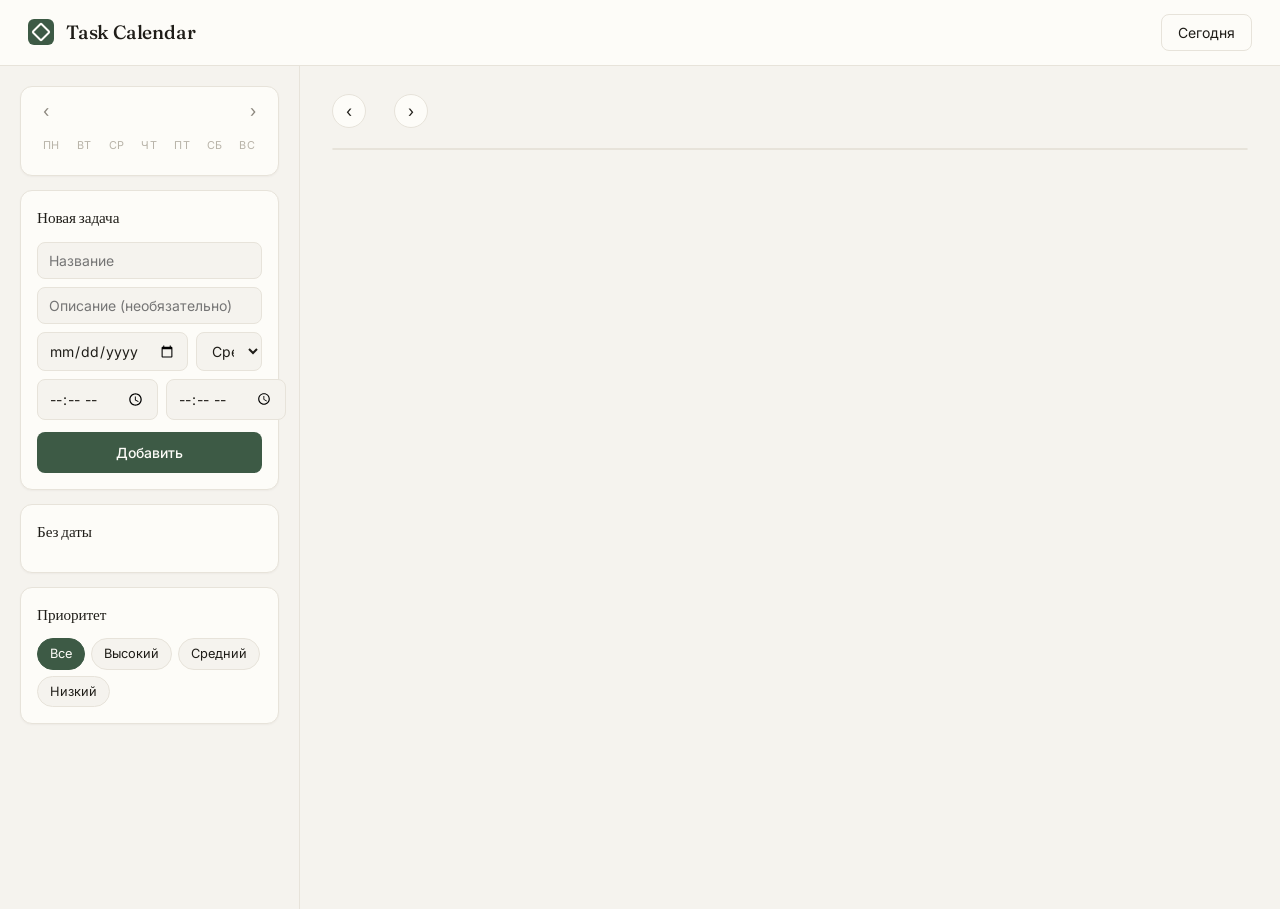
==== static/app.html @ a9525b9f "лендинг, календарь, новый дизайн" ====
<!DOCTYPE html>
<html lang="ru">
<head>
    <meta charset="UTF-8">
    <meta name="viewport" content="width=device-width, initial-scale=1.0">
    <title>Task Calendar</title>
    <link rel="preconnect" href="https://fonts.googleapis.com">
    <link rel="preconnect" href="https://fonts.gstatic.com" crossorigin>
    <link href="https://fonts.googleapis.com/css2?family=Fraunces:opsz,wght@9..144,400;9..144,500;9..144,600&family=Inter:wght@400;500;600&display=swap" rel="stylesheet">
    <link rel="stylesheet" href="style.css">
</head>
<body>
    <header class="topbar">
        <div class="brand">
            <span class="brand-mark"></span>
            <span class="brand-name">Task Calendar</span>
        </div>
        <button class="btn-today" id="todayBtn">Сегодня</button>
    </header>

    <div class="layout">
        <aside class="sidebar">
            <!-- Мини-календарь -->
            <section class="mini-cal">
                <div class="mini-cal-header">
                    <button class="mini-nav" id="miniPrev">‹</button>
                    <span id="miniMonth"></span>
                    <button class="mini-nav" id="miniNext">›</button>
                </div>
                <div class="mini-cal-weekdays">
                    <span>Пн</span><span>Вт</span><span>Ср</span><span>Чт</span><span>Пт</span><span>Сб</span><span>Вс</span>
                </div>
                <div class="mini-cal-grid" id="miniGrid"></div>
            </section>

            <!-- Форма создания -->
            <section class="card">
                <h3 class="card-title">Новая задача</h3>
                <form class="add-form" id="addForm">
                    <input type="text" id="title" placeholder="Название" required autocomplete="off">
                    <input type="text" id="description" placeholder="Описание (необязательно)" autocomplete="off">
                    <div class="form-row">
                        <input type="date" id="deadline" title="Дата">
                        <select id="priority" title="Приоритет">
                            <option value="1">Низкий</option>
                            <option value="2" selected>Средний</option>
                            <option value="3">Высокий</option>
                        </select>
                    </div>
                    <div class="form-row">
                        <input type="time" id="startTime" title="Начало">
                        <input type="time" id="endTime" title="Конец">
                    </div>
                    <button type="submit" class="btn-primary">Добавить</button>
                </form>
            </section>

            <!-- Глобальные задачи (без даты) -->
            <section class="card">
                <h3 class="card-title">Без даты</h3>
                <div id="globalList" class="global-list"></div>
            </section>

            <!-- Фильтры -->
            <section class="card">
                <h3 class="card-title">Приоритет</h3>
                <div class="filter-row">
                    <button class="filter-btn active" data-filter="all">Все</button>
                    <button class="filter-btn" data-filter="3">Высокий</button>
                    <button class="filter-btn" data-filter="2">Средний</button>
                    <button class="filter-btn" data-filter="1">Низкий</button>
                </div>
            </section>
        </aside>

        <main class="main">
            <div class="week-nav">
                <button class="nav-btn" id="prevWeek" title="Предыдущая неделя">‹</button>
                <h2 id="weekLabel"></h2>
                <button class="nav-btn" id="nextWeek" title="Следующая неделя">›</button>
            </div>

            <div class="week-grid" id="weekGrid"></div>
        </main>
    </div>

    <script src="app.js"></script>
</body>
</html>
---- static/style.css ----
:root {
    --bg: #f5f3ee;
    --surface: #fdfcf8;
    --surface-2: #ece8df;
    --text: #1f1d18;
    --text-muted: #8a857c;
    --text-faint: #b8b3a8;
    --border: #e7e3da;
    --border-strong: #d9d4c7;
    --accent: #3d5a45;
    --accent-soft: #d9e4dc;
    --accent-hover: #2f4636;
    --low: #94b0d4;
    --medium: #d4a574;
    --high: #c87067;
    --task-default: #ece6d6;
    --shadow: 0 1px 2px rgba(40, 35, 25, 0.04);
    --shadow-lift: 0 4px 14px rgba(40, 35, 25, 0.08);
    --radius: 12px;
    --radius-sm: 8px;
    --radius-lg: 16px;
    --hour-height: 60px;
    --grid-hours: 14;
}

* { margin: 0; padding: 0; box-sizing: border-box; }

body {
    font-family: "Inter", system-ui, -apple-system, sans-serif;
    background: var(--bg);
    color: var(--text);
    line-height: 1.5;
    -webkit-font-smoothing: antialiased;
}

button { font: inherit; }

/* ---------- Top bar ---------- */
.topbar {
    display: flex;
    align-items: center;
    justify-content: space-between;
    padding: 14px 28px;
    border-bottom: 1px solid var(--border);
    background: var(--surface);
}

.brand { display: flex; align-items: center; gap: 12px; }

.brand-mark {
    width: 26px; height: 26px;
    background: var(--accent);
    border-radius: 6px;
    position: relative;
}
.brand-mark::before {
    content: "";
    position: absolute;
    inset: 6px;
    border: 2px solid var(--surface);
    border-radius: 2px;
    transform: rotate(45deg);
}

.brand-name {
    font-family: "Fraunces", Georgia, serif;
    font-size: 1.2rem;
    font-weight: 500;
    letter-spacing: -0.01em;
}

.btn-today {
    background: var(--surface);
    color: var(--text);
    border: 1px solid var(--border);
    padding: 7px 16px;
    border-radius: var(--radius-sm);
    font-size: 0.875rem;
    cursor: pointer;
    transition: background 0.15s, border-color 0.15s;
}
.btn-today:hover { background: var(--surface-2); border-color: var(--border-strong); }

/* ---------- Layout ---------- */
.layout {
    display: grid;
    grid-template-columns: 300px 1fr;
    min-height: calc(100vh - 57px);
}

.sidebar {
    border-right: 1px solid var(--border);
    background: var(--bg);
    padding: 20px;
    display: flex;
    flex-direction: column;
    gap: 14px;
    overflow-y: auto;
}

.main {
    padding: 28px 32px;
    overflow: auto;
}

/* ---------- Cards ---------- */
.card {
    background: var(--surface);
    border: 1px solid var(--border);
    border-radius: var(--radius);
    padding: 16px;
    box-shadow: var(--shadow);
}

.card-title {
    font-family: "Fraunces", Georgia, serif;
    font-size: 0.95rem;
    font-weight: 500;
    margin-bottom: 12px;
    letter-spacing: -0.005em;
}

/* ---------- Mini calendar ---------- */
.mini-cal {
    background: var(--surface);
    border: 1px solid var(--border);
    border-radius: var(--radius);
    padding: 14px;
    box-shadow: var(--shadow);
}

.mini-cal-header {
    display: flex;
    align-items: center;
    justify-content: space-between;
    margin-bottom: 10px;
}
.mini-cal-header > span {
    font-family: "Fraunces", Georgia, serif;
    font-size: 0.95rem;
    font-weight: 500;
    text-transform: capitalize;
}

.mini-nav {
    width: 22px; height: 22px;
    border: none;
    background: transparent;
    color: var(--text-muted);
    cursor: pointer;
    border-radius: 4px;
    font-size: 1.05rem;
    display: flex; align-items: center; justify-content: center;
}
.mini-nav:hover { background: var(--surface-2); color: var(--text); }

.mini-cal-weekdays {
    display: grid;
    grid-template-columns: repeat(7, 1fr);
    margin-bottom: 4px;
}
.mini-cal-weekdays span {
    text-align: center;
    font-size: 0.68rem;
    color: var(--text-faint);
    text-transform: uppercase;
    letter-spacing: 0.06em;
    padding: 4px 0;
}

.mini-cal-grid {
    display: grid;
    grid-template-columns: repeat(7, 1fr);
    gap: 1px;
}

.mini-day {
    aspect-ratio: 1;
    display: flex;
    align-items: center;
    justify-content: center;
    font-size: 0.8rem;
    border-radius: 6px;
    cursor: pointer;
    color: var(--text);
    border: none;
    background: transparent;
    position: relative;
    transition: background 0.12s;
}
.mini-day.other-month { color: var(--text-faint); }
.mini-day:hover { background: var(--surface-2); }
.mini-day.in-week { background: var(--accent-soft); }
.mini-day.today {
    background: var(--accent);
    color: var(--surface);
    font-weight: 600;
}
.mini-day.has-tasks::after {
    content: "";
    position: absolute;
    bottom: 3px;
    width: 3px; height: 3px;
    border-radius: 50%;
    background: var(--accent);
}
.mini-day.today.has-tasks::after { background: var(--surface); }

/* ---------- Form ---------- */
.add-form { display: flex; flex-direction: column; gap: 8px; }

.add-form input,
.add-form select {
    font-family: inherit;
    font-size: 0.875rem;
    padding: 9px 11px;
    border: 1px solid var(--border);
    border-radius: var(--radius-sm);
    background: var(--bg);
    color: var(--text);
    width: 100%;
}
.add-form input:focus,
.add-form select:focus {
    outline: none;
    border-color: var(--accent);
    background: var(--surface);
}

.form-row {
    display: grid;
    grid-template-columns: 1fr 1fr;
    gap: 8px;
}

.btn-primary {
    background: var(--accent);
    color: var(--surface);
    border: none;
    border-radius: var(--radius-sm);
    padding: 10px;
    font-size: 0.875rem;
    font-weight: 500;
    cursor: pointer;
    transition: background 0.15s;
    margin-top: 4px;
}
.btn-primary:hover { background: var(--accent-hover); }

/* ---------- Global list ---------- */
.global-list { display: flex; flex-direction: column; gap: 6px; }

.global-task {
    display: flex;
    align-items: center;
    gap: 10px;
    padding: 8px 10px;
    background: var(--bg);
    border-left: 3px solid var(--border-strong);
    border-radius: var(--radius-sm);
    font-size: 0.875rem;
}
.global-task.priority-1 { border-left-color: var(--low); }
.global-task.priority-2 { border-left-color: var(--medium); }
.global-task.priority-3 { border-left-color: var(--high); }
.global-task.done { opacity: 0.5; }
.global-task.done .global-task-title { text-decoration: line-through; }

.global-task-checkbox { cursor: pointer; }
.global-task-title {
    flex: 1; min-width: 0;
    overflow: hidden; text-overflow: ellipsis; white-space: nowrap;
}
.global-task-delete {
    background: none; border: none;
    color: var(--text-faint);
    cursor: pointer;
    font-size: 1rem;
    padding: 0 4px;
    line-height: 1;
}
.global-task-delete:hover { color: var(--high); }

.empty {
    color: var(--text-faint);
    font-size: 0.85rem;
    text-align: center;
    padding: 6px 0;
}

/* ---------- Filters ---------- */
.filter-row { display: flex; flex-wrap: wrap; gap: 6px; }

.filter-btn {
    background: var(--bg);
    color: var(--text);
    border: 1px solid var(--border);
    padding: 5px 12px;
    border-radius: 20px;
    font-size: 0.8rem;
    cursor: pointer;
    transition: all 0.15s;
}
.filter-btn:hover { background: var(--surface-2); }
.filter-btn.active {
    background: var(--accent);
    color: var(--surface);
    border-color: var(--accent);
}

/* ---------- Week navigation ---------- */
.week-nav {
    display: flex;
    align-items: center;
    gap: 14px;
    margin-bottom: 20px;
}

.week-nav h2 {
    font-family: "Fraunces", Georgia, serif;
    font-size: 1.45rem;
    font-weight: 500;
    letter-spacing: -0.015em;
    text-transform: capitalize;
}

.nav-btn {
    width: 34px; height: 34px;
    border-radius: 50%;
    border: 1px solid var(--border);
    background: var(--surface);
    color: var(--text);
    cursor: pointer;
    font-size: 1rem;
    display: flex; align-items: center; justify-content: center;
    transition: all 0.15s;
}
.nav-btn:hover { background: var(--surface-2); border-color: var(--border-strong); }

/* ---------- Week grid ---------- */
.week-grid {
    background: var(--surface);
    border: 1px solid var(--border);
    border-radius: var(--radius-lg);
    overflow: hidden;
    min-width: 760px;
}

.day-header-row {
    display: grid;
    grid-template-columns: 60px repeat(7, 1fr);
    border-bottom: 1px solid var(--border);
    background: var(--surface);
}

.day-header {
    padding: 14px 8px;
    text-align: center;
    border-left: 1px solid var(--border);
}
.day-header:first-child { border-left: none; }
.day-header.today { background: var(--accent-soft); }

.day-header-name {
    font-size: 0.7rem;
    text-transform: uppercase;
    letter-spacing: 0.07em;
    color: var(--text-muted);
}
.day-header-num {
    font-family: "Fraunces", Georgia, serif;
    font-size: 1.5rem;
    font-weight: 500;
    margin-top: 2px;
}
.day-header.today .day-header-num { color: var(--accent); }

/* All-day row */
.allday-row {
    display: grid;
    grid-template-columns: 60px repeat(7, 1fr);
    background: var(--surface);
    border-bottom: 1px solid var(--border);
}
.allday-label {
    font-size: 0.65rem;
    color: var(--text-faint);
    padding: 6px 8px;
    text-align: right;
    align-self: center;
    text-transform: uppercase;
    letter-spacing: 0.05em;
}
.allday-cell {
    padding: 4px;
    border-left: 1px solid var(--border);
    display: flex;
    flex-direction: column;
    gap: 2px;
    min-height: 28px;
}
.allday-task {
    padding: 3px 8px;
    background: var(--task-default);
    border-radius: 4px;
    font-size: 0.75rem;
    border-left: 3px solid var(--border-strong);
    cursor: pointer;
    overflow: hidden;
    text-overflow: ellipsis;
    white-space: nowrap;
}
.allday-task.priority-1 { border-left-color: var(--low); }
.allday-task.priority-2 { border-left-color: var(--medium); }
.allday-task.priority-3 { border-left-color: var(--high); }
.allday-task.done { opacity: 0.5; text-decoration: line-through; }

/* Time grid */
.time-grid {
    display: grid;
    grid-template-columns: 60px repeat(7, 1fr);
}

.time-col {
    background: var(--surface);
}
.time-label {
    height: var(--hour-height);
    padding: 4px 8px;
    text-align: right;
    font-size: 0.7rem;
    color: var(--text-muted);
    border-top: 1px solid var(--border);
}
.time-label:first-child { border-top: none; color: transparent; }

.day-col {
    border-left: 1px solid var(--border);
    position: relative;
    height: calc(var(--grid-hours) * var(--hour-height));
}
.day-col.today { background: rgba(217, 228, 220, 0.18); }

.hour-line {
    position: absolute;
    left: 0; right: 0;
    border-top: 1px solid var(--border);
    pointer-events: none;
}

/* Task block */
.task-block {
    position: absolute;
    left: 3px; right: 3px;
    background: var(--task-default);
    border-radius: 6px;
    padding: 5px 8px 5px 10px;
    font-size: 0.78rem;
    overflow: hidden;
    cursor: pointer;
    border-left: 3px solid var(--border-strong);
    transition: transform 0.12s, box-shadow 0.12s;
}
.task-block:hover {
    box-shadow: var(--shadow-lift);
    transform: translateY(-1px);
    z-index: 1;
}
.task-block.priority-1 { border-left-color: var(--low); }
.task-block.priority-2 { border-left-color: var(--medium); }
.task-block.priority-3 { border-left-color: var(--high); }
.task-block.done { opacity: 0.55; }
.task-block.done .task-block-title { text-decoration: line-through; }

.task-block-title {
    font-weight: 500;
    line-height: 1.2;
    overflow: hidden;
    text-overflow: ellipsis;
    white-space: nowrap;
    padding-right: 14px;
}
.task-block-time {
    font-size: 0.68rem;
    color: rgba(31, 29, 24, 0.6);
    margin-top: 2px;
}

.task-block-delete {
    position: absolute;
    top: 3px; right: 4px;
    background: none;
    border: none;
    color: rgba(31, 29, 24, 0.35);
    cursor: pointer;
    font-size: 0.95rem;
    line-height: 1;
    padding: 0 2px;
    opacity: 0;
    transition: opacity 0.12s, color 0.12s;
}
.task-block:hover .task-block-delete { opacity: 1; }
.task-block-delete:hover { color: var(--high); }

/* Responsive */
@media (max-width: 980px) {
    .layout { grid-template-columns: 1fr; }
    .sidebar {
        border-right: none;
        border-bottom: 1px solid var(--border);
    }
    .main { padding: 20px; }
}
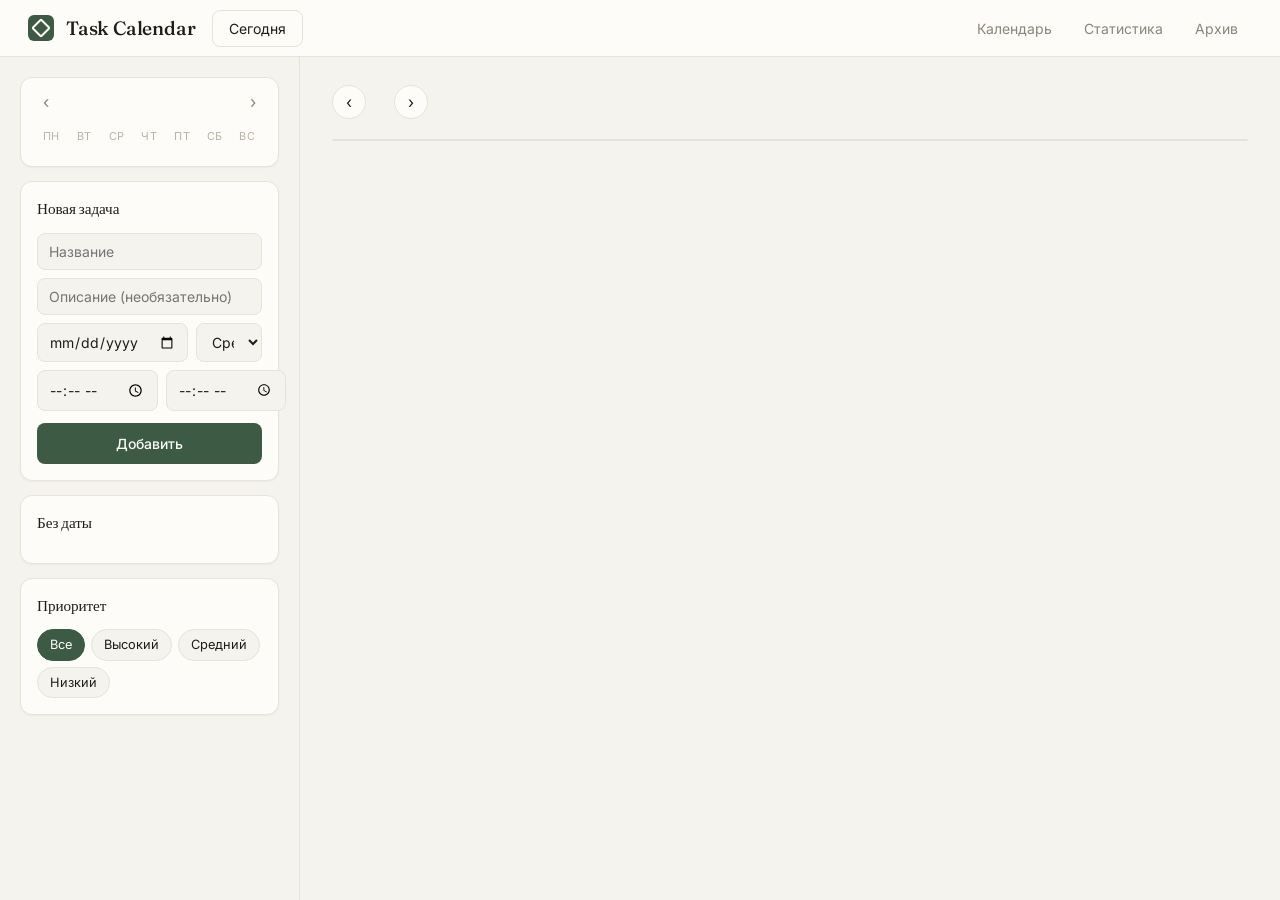
==== commit 2626975e: "архив, статистика, навбар, редактор задач!" ====
--- a/static/app.html
+++ b/static/app.html
@@ -10,13 +10,6 @@
     <link rel="stylesheet" href="style.css">
 </head>
 <body>
-    <header class="topbar">
-        <div class="brand">
-            <span class="brand-mark"></span>
-            <span class="brand-name">Task Calendar</span>
-        </div>
-        <button class="btn-today" id="todayBtn">Сегодня</button>
-    </header>
 
     <div class="layout">
         <aside class="sidebar">
@@ -84,6 +77,40 @@
         </main>
     </div>
 
+    <!-- Модалка редактирования -->
+    <div class="modal-overlay" id="modalOverlay">
+        <div class="modal" role="dialog" aria-modal="true" aria-labelledby="modalTitle">
+            <div class="modal-header">
+                <h3 class="modal-title" id="modalTitle">Редактировать задачу</h3>
+                <button class="modal-close" id="modalClose" title="Закрыть">×</button>
+            </div>
+            <form class="modal-form" id="modalForm">
+                <input type="text" id="modalTitleInput" placeholder="Название" required autocomplete="off">
+                <input type="text" id="modalDesc" placeholder="Описание (необязательно)" autocomplete="off">
+                <div class="form-row">
+                    <input type="date" id="modalDeadline" title="Дата">
+                    <select id="modalPriority" title="Приоритет">
+                        <option value="1">Низкий</option>
+                        <option value="2">Средний</option>
+                        <option value="3">Высокий</option>
+                    </select>
+                </div>
+                <div class="form-row">
+                    <input type="time" id="modalStart" title="Начало">
+                    <input type="time" id="modalEnd" title="Конец">
+                </div>
+                <div class="modal-actions">
+                    <button type="button" class="btn-danger" id="modalDelete">Удалить</button>
+                    <div class="modal-actions-right">
+                        <button type="button" class="btn-secondary" id="modalToggleDone"></button>
+                        <button type="submit" class="btn-primary">Сохранить</button>
+                    </div>
+                </div>
+            </form>
+        </div>
+    </div>
+
+    <script src="navbar.js"></script>
     <script src="app.js"></script>
 </body>
 </html>
--- a/static/style.css
+++ b/static/style.css
@@ -511,3 +511,186 @@
     }
     .main { padding: 20px; }
 }
+
+/* ---------- Navbar (shared) ---------- */
+.navbar {
+    display: flex;
+    align-items: center;
+    justify-content: space-between;
+    padding: 0 28px;
+    height: 57px;
+    border-bottom: 1px solid var(--border);
+    background: var(--surface);
+    position: sticky;
+    top: 0;
+    z-index: 100;
+}
+
+.navbar-left {
+    display: flex;
+    align-items: center;
+    gap: 16px;
+}
+
+.navbar-brand {
+    display: flex;
+    align-items: center;
+    gap: 12px;
+    text-decoration: none;
+    color: var(--text);
+}
+
+.navbar-links {
+    display: flex;
+    align-items: center;
+    gap: 4px;
+}
+
+.nav-link {
+    font-size: 0.875rem;
+    color: var(--text-muted);
+    text-decoration: none;
+    padding: 6px 14px;
+    border-radius: var(--radius-sm);
+    transition: background 0.15s, color 0.15s;
+}
+
+.nav-link:hover {
+    background: var(--surface-2);
+    color: var(--text);
+}
+
+.nav-link.active {
+    background: var(--accent-soft);
+    color: var(--accent);
+    font-weight: 500;
+}
+
+/* ---------- Modal ---------- */
+.modal-overlay {
+    position: fixed;
+    inset: 0;
+    background: rgba(31, 29, 24, 0.45);
+    display: flex;
+    align-items: center;
+    justify-content: center;
+    z-index: 200;
+    padding: 20px;
+    opacity: 0;
+    pointer-events: none;
+    transition: opacity 0.18s ease;
+}
+.modal-overlay.open {
+    opacity: 1;
+    pointer-events: all;
+}
+
+.modal {
+    background: var(--surface);
+    border: 1px solid var(--border);
+    border-radius: var(--radius-lg);
+    box-shadow: var(--shadow-lift);
+    width: 100%;
+    max-width: 440px;
+    padding: 24px;
+    transform: translateY(8px);
+    transition: transform 0.18s ease;
+}
+.modal-overlay.open .modal {
+    transform: translateY(0);
+}
+
+.modal-header {
+    display: flex;
+    align-items: center;
+    justify-content: space-between;
+    margin-bottom: 20px;
+}
+
+.modal-title {
+    font-family: "Fraunces", Georgia, serif;
+    font-size: 1.1rem;
+    font-weight: 500;
+    letter-spacing: -0.01em;
+}
+
+.modal-close {
+    background: none;
+    border: none;
+    color: var(--text-muted);
+    cursor: pointer;
+    font-size: 1.4rem;
+    line-height: 1;
+    padding: 0 4px;
+    transition: color 0.12s;
+}
+.modal-close:hover { color: var(--text); }
+
+.modal-form {
+    display: flex;
+    flex-direction: column;
+    gap: 8px;
+}
+
+.modal-form input,
+.modal-form select {
+    font-family: inherit;
+    font-size: 0.875rem;
+    padding: 9px 11px;
+    border: 1px solid var(--border);
+    border-radius: var(--radius-sm);
+    background: var(--bg);
+    color: var(--text);
+    width: 100%;
+}
+.modal-form input:focus,
+.modal-form select:focus {
+    outline: none;
+    border-color: var(--accent);
+    background: var(--surface);
+}
+
+.modal-actions {
+    display: flex;
+    align-items: center;
+    justify-content: space-between;
+    margin-top: 8px;
+    gap: 8px;
+}
+
+.modal-actions-right {
+    display: flex;
+    gap: 8px;
+}
+
+.btn-danger {
+    background: none;
+    color: var(--high);
+    border: 1px solid var(--high);
+    border-radius: var(--radius-sm);
+    padding: 9px 16px;
+    font-size: 0.875rem;
+    cursor: pointer;
+    transition: background 0.15s, color 0.15s;
+}
+.btn-danger:hover {
+    background: var(--high);
+    color: var(--surface);
+}
+
+.btn-secondary {
+    background: var(--surface);
+    color: var(--text);
+    border: 1px solid var(--border);
+    border-radius: var(--radius-sm);
+    padding: 9px 16px;
+    font-size: 0.875rem;
+    cursor: pointer;
+    transition: background 0.15s, border-color 0.15s;
+}
+.btn-secondary:hover { background: var(--surface-2); border-color: var(--border-strong); }
+.btn-secondary.done-active {
+    background: var(--accent-soft);
+    color: var(--accent);
+    border-color: var(--accent);
+}
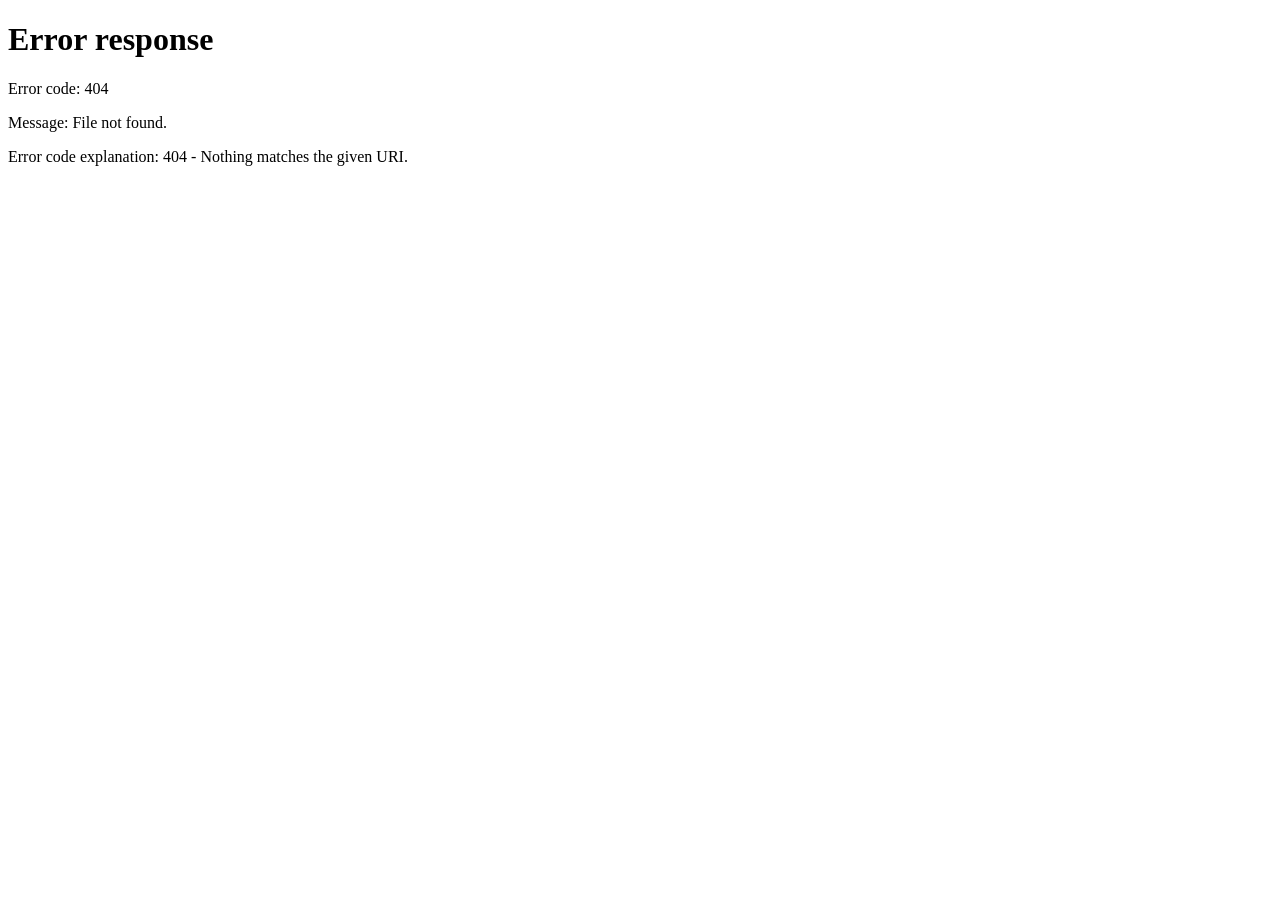
==== commit 865ae20b: "прокрутка, 24 часовой формат" ====
--- a/static/app.html
+++ b/static/app.html
@@ -8,6 +8,7 @@
     <link rel="preconnect" href="https://fonts.gstatic.com" crossorigin>
     <link href="https://fonts.googleapis.com/css2?family=Fraunces:opsz,wght@9..144,400;9..144,500;9..144,600&family=Inter:wght@400;500;600&display=swap" rel="stylesheet">
     <link rel="stylesheet" href="style.css">
+    <script src="auth-guard.js"></script>
 </head>
 <body>
 
--- a/static/style.css
+++ b/static/style.css
@@ -19,8 +19,8 @@
     --radius: 12px;
     --radius-sm: 8px;
     --radius-lg: 16px;
-    --hour-height: 60px;
-    --grid-hours: 14;
+    --hour-height: 80px;
+    --grid-hours: 24;
 }
 
 * { margin: 0; padding: 0; box-sizing: border-box; }
@@ -85,7 +85,8 @@
 .layout {
     display: grid;
     grid-template-columns: 300px 1fr;
-    min-height: calc(100vh - 57px);
+    height: calc(100vh - 57px);
+    overflow: hidden;
 }
 
 .sidebar {
@@ -100,7 +101,7 @@
 
 .main {
     padding: 28px 32px;
-    overflow: auto;
+    overflow: hidden;
 }
 
 /* ---------- Cards ---------- */
@@ -344,6 +345,9 @@
     border-radius: var(--radius-lg);
     overflow: hidden;
     min-width: 760px;
+    display: flex;
+    flex-direction: column;
+    max-height: calc(100vh - 57px - 56px);
 }
 
 .day-header-row {
@@ -351,6 +355,7 @@
     grid-template-columns: 60px repeat(7, 1fr);
     border-bottom: 1px solid var(--border);
     background: var(--surface);
+    padding-right: 15px;
 }
 
 .day-header {
@@ -381,6 +386,7 @@
     grid-template-columns: 60px repeat(7, 1fr);
     background: var(--surface);
     border-bottom: 1px solid var(--border);
+    padding-right: 15px;
 }
 .allday-label {
     font-size: 0.65rem;
@@ -419,6 +425,7 @@
 .time-grid {
     display: grid;
     grid-template-columns: 60px repeat(7, 1fr);
+    overflow-y: auto;
 }
 
 .time-col {
@@ -432,7 +439,7 @@
     color: var(--text-muted);
     border-top: 1px solid var(--border);
 }
-.time-label:first-child { border-top: none; color: transparent; }
+.time-label:first-child { border-top: none; }
 
 .day-col {
     border-left: 1px solid var(--border);
@@ -693,4 +700,32 @@
     background: var(--accent-soft);
     color: var(--accent);
     border-color: var(--accent);
+}
+
+.navbar-user {
+    font-size: 0.85rem;
+    color: var(--text-muted);
+    padding: 0 4px 0 12px;
+    margin-left: 8px;
+    border-left: 1px solid var(--border);
+}
+ 
+.nav-logout {
+    font-size: 0.85rem;
+    color: var(--text-muted);
+    background: transparent;
+    border: 1px solid var(--border);
+    padding: 6px 14px;
+    border-radius: var(--radius-sm);
+    cursor: pointer;
+    transition: background 0.15s, color 0.15s, border-color 0.15s;
+}
+.nav-logout:hover {
+    background: var(--surface-2);
+    color: var(--text);
+    border-color: var(--border-strong);
+}
+
+ .time-grid::-webkit-scrollbar {
+    width: 15px;
 }
